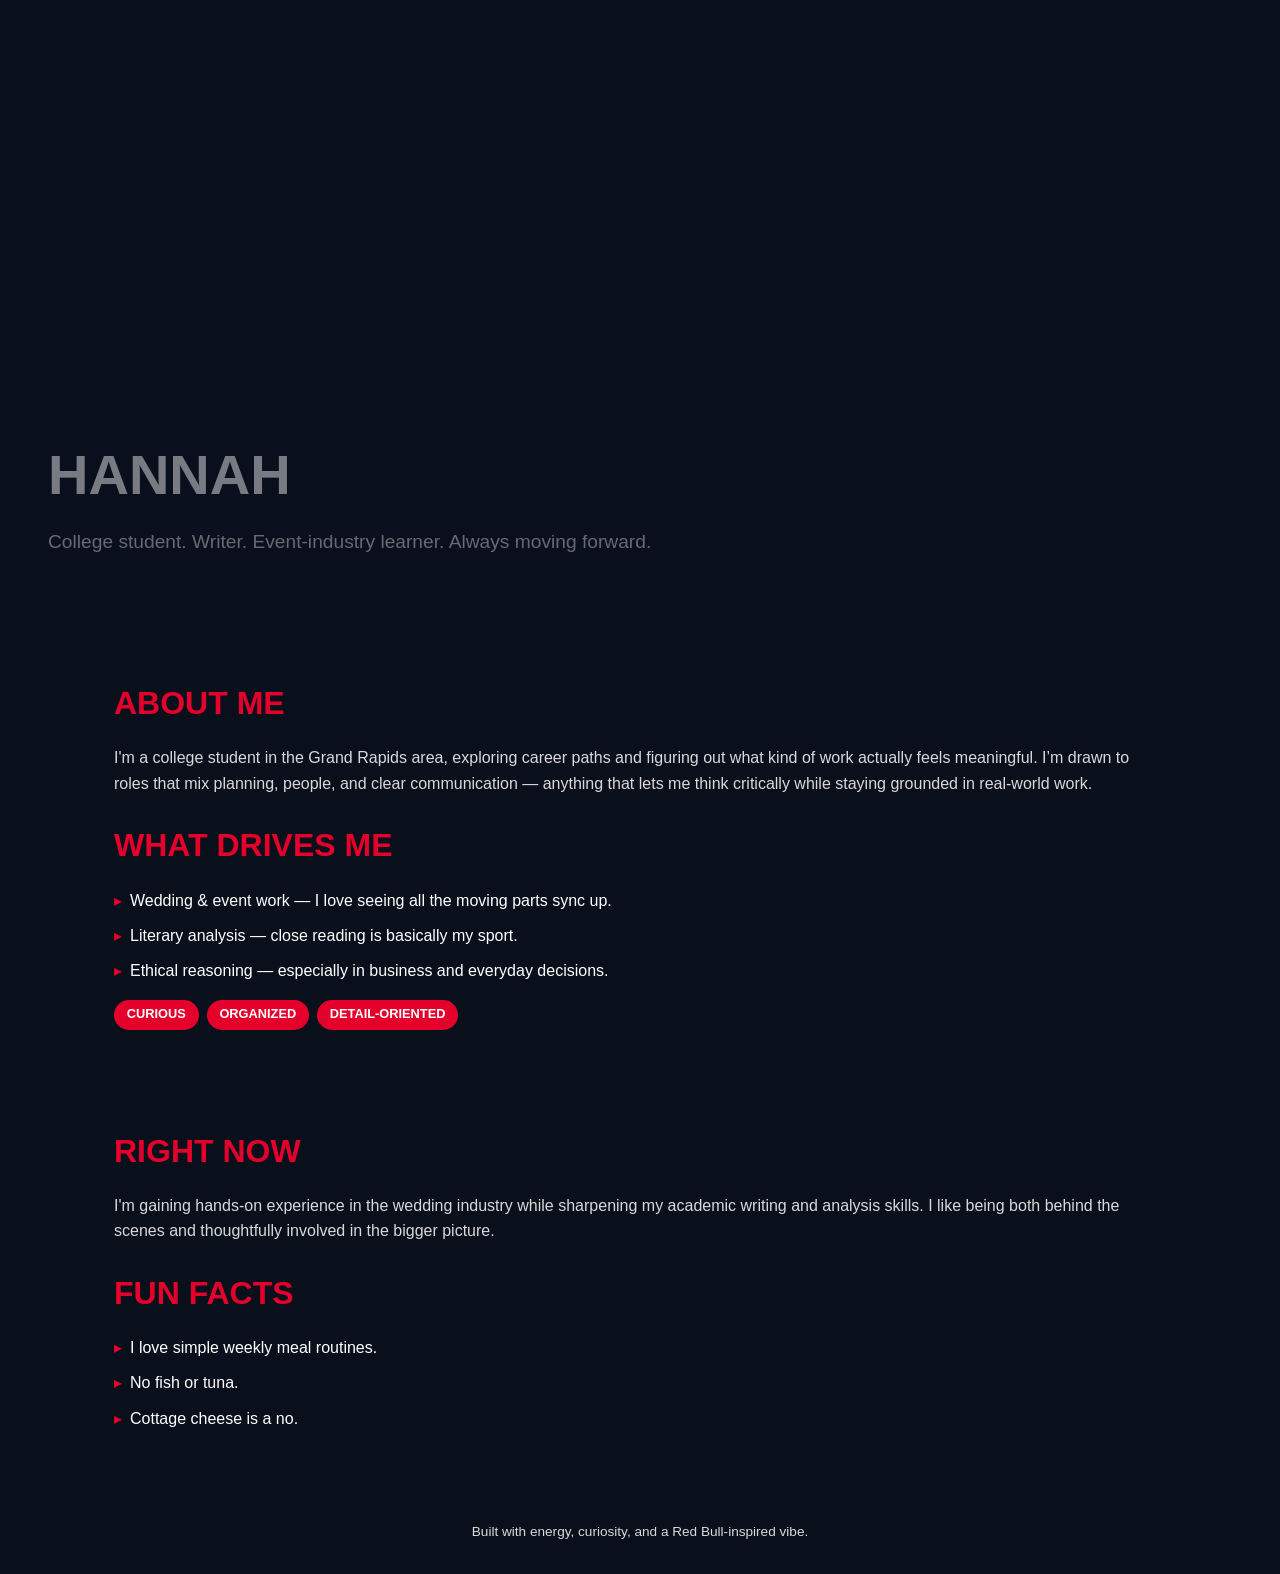
==== index.html @ 8e4f11d4 "my index.html file" ====
<!DOCTYPE html>
<html lang="en">
<head>
  <meta charset="UTF-8" />
  <title>Hannah — About Me</title>
  <meta name="viewport" content="width=device-width, initial-scale=1" />
  <style>
    :root {
      --navy: #0a0f1c;
      --red: #e4002b;
      --white: #ffffff;
      --gray: #d9d9d9;
    }

    * {
      box-sizing: border-box;
      margin: 0;
      padding: 0;
    }

    body {
      font-family: "Helvetica Neue", Arial, sans-serif;
      background: var(--navy);
      color: var(--white);
      line-height: 1.6;
    }

    /* HERO */
    .hero {
      background: url('https://images.unsplash.com/photo-1500530855697-b586d89ba3ee?auto=format&fit=crop&w=1600&q=80')
        center/cover no-repeat;
      height: 70vh;
      display: flex;
      align-items: flex-end;
      padding: 3rem;
      position: relative;
    }

    .hero::after {
      content: "";
      position: absolute;
      inset: 0;
      background: rgba(10, 15, 28, 0.55);
    }

    .hero-text {
      position: relative;
      max-width: 700px;
    }

    .hero h1 {
      font-size: 3.5rem;
      font-weight: 800;
      margin-bottom: 0.5rem;
      text-transform: uppercase;
    }

    .hero p {
      font-size: 1.2rem;
      color: var(--gray);
    }

    /* SECTION */
    section {
      padding: 3rem 1.5rem;
      max-width: 1100px;
      margin: auto;
    }

    h2 {
      font-size: 2rem;
      font-weight: 700;
      margin-bottom: 1rem;
      text-transform: uppercase;
      color: var(--red);
    }

    p {
      margin-bottom: 1.5rem;
      color: var(--gray);
    }

    ul {
      list-style: none;
      margin-top: 1rem;
    }

    li {
      margin-bottom: 0.6rem;
      padding-left: 1rem;
      position: relative;
      color: var(--white);
    }

    li::before {
      content: "▸";
      position: absolute;
      left: 0;
      color: var(--red);
    }

    /* TAGS */
    .tags {
      display: flex;
      flex-wrap: wrap;
      gap: 0.5rem;
      margin-top: 1rem;
    }

    .tag {
      background: var(--red);
      padding: 0.3rem 0.8rem;
      border-radius: 20px;
      font-size: 0.8rem;
      font-weight: 600;
      text-transform: uppercase;
    }

    /* FOOTER */
    footer {
      text-align: center;
      padding: 2rem;
      color: var(--gray);
      font-size: 0.85rem;
    }
  </style>
</head>

<body>
  <div class="hero">
    <div class="hero-text">
      <h1>Hannah</h1>
      <p>College student. Writer. Event‑industry learner. Always moving forward.</p>
    </div>
  </div>

  <section>
    <h2>About Me</h2>
    <p>
      I'm a college student in the Grand Rapids area, exploring career paths and
      figuring out what kind of work actually feels meaningful. I’m drawn to
      roles that mix planning, people, and clear communication — anything that
      lets me think critically while staying grounded in real‑world work.
    </p>

    <h2>What Drives Me</h2>
    <ul>
      <li>Wedding & event work — I love seeing all the moving parts sync up.</li>
      <li>Literary analysis — close reading is basically my sport.</li>
      <li>Ethical reasoning — especially in business and everyday decisions.</li>
    </ul>

    <div class="tags">
      <span class="tag">Curious</span>
      <span class="tag">Organized</span>
      <span class="tag">Detail‑Oriented</span>
    </div>
  </section>

  <section>
    <h2>Right Now</h2>
    <p>
      I'm gaining hands‑on experience in the wedding industry while sharpening my
      academic writing and analysis skills. I like being both behind the scenes
      and thoughtfully involved in the bigger picture.
    </p>

    <h2>Fun Facts</h2>
    <ul>
      <li>I love simple weekly meal routines.</li>
      <li>No fish or tuna.</li>
      <li>Cottage cheese is a no.</li>
    </ul>
  </section>

  <footer>
    Built with energy, curiosity, and a Red Bull‑inspired vibe.
  </footer>
</body>
</html>
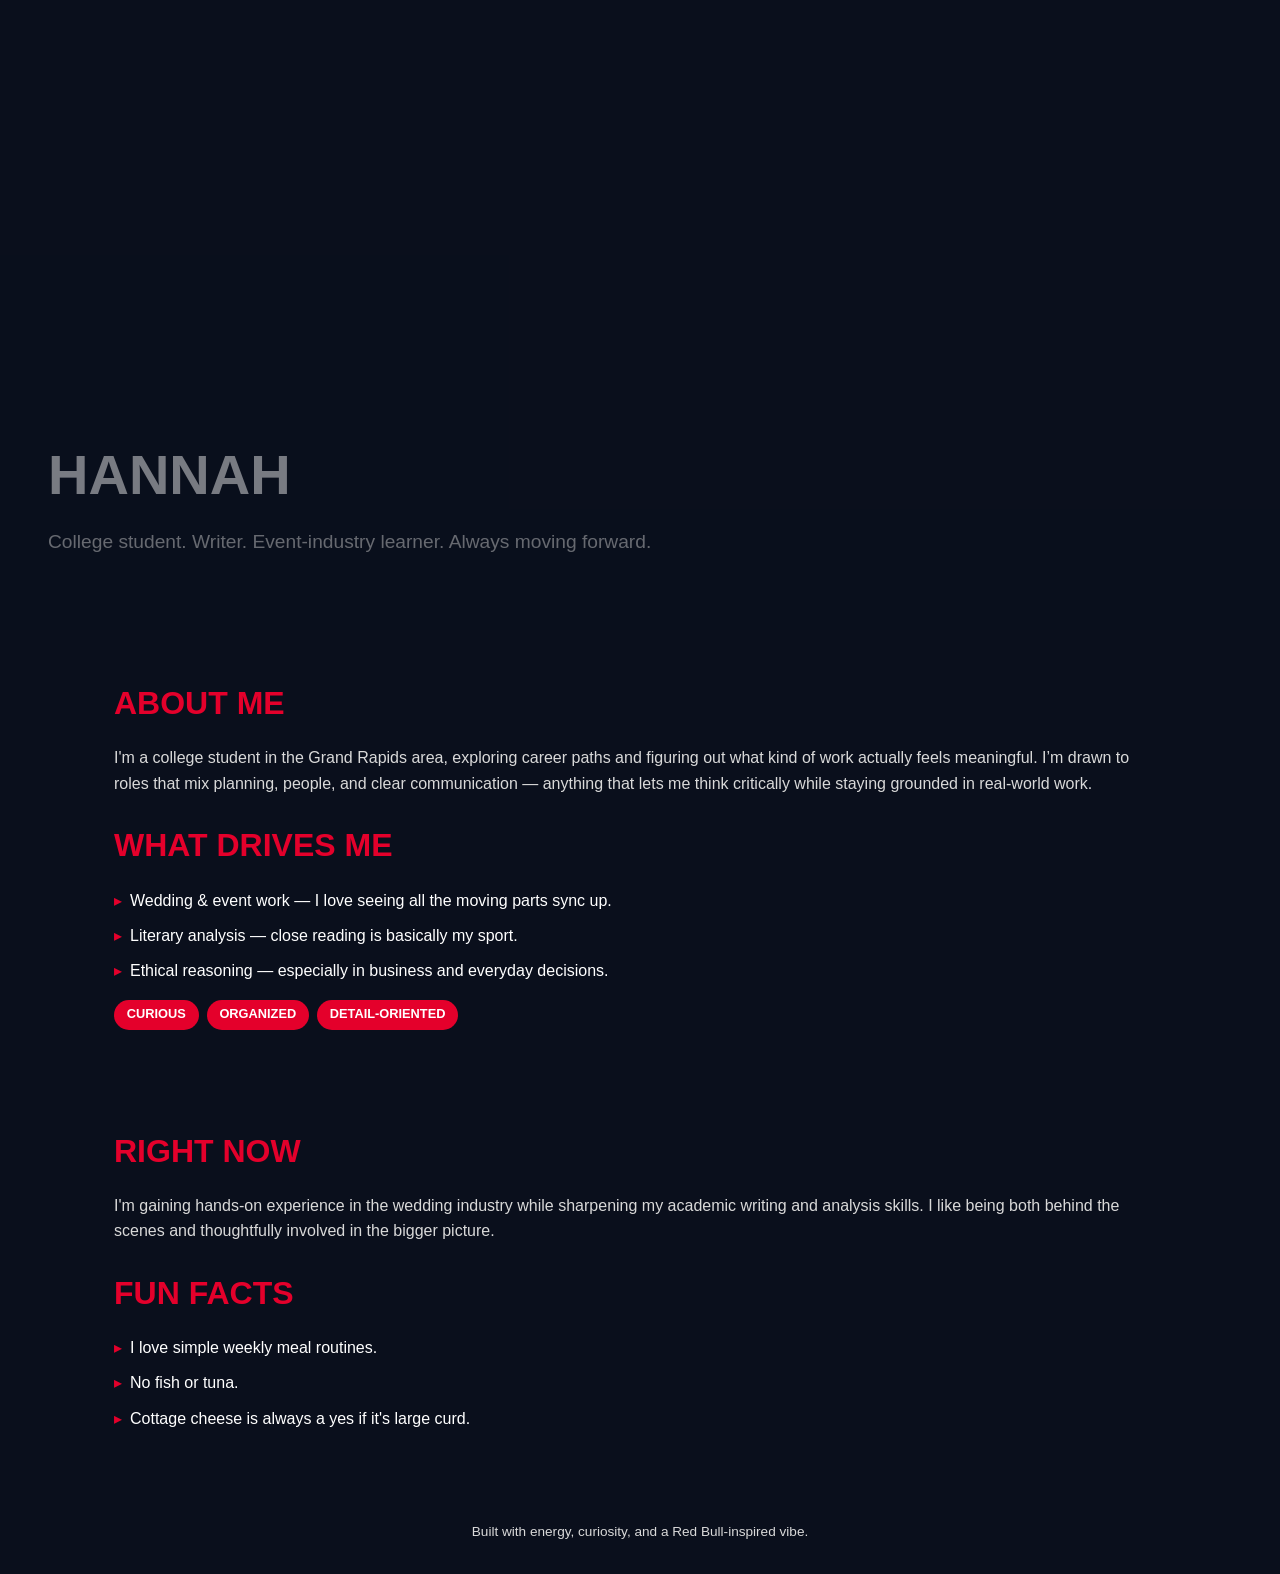
==== commit 01283424: "Update cottage cheese fact in Fun Facts section" ====
--- a/index.html
+++ b/index.html
@@ -169,7 +169,7 @@
     <ul>
       <li>I love simple weekly meal routines.</li>
       <li>No fish or tuna.</li>
-      <li>Cottage cheese is a no.</li>
+      <li>Cottage cheese is always a yes if it's large curd. </li>
     </ul>
   </section>
 
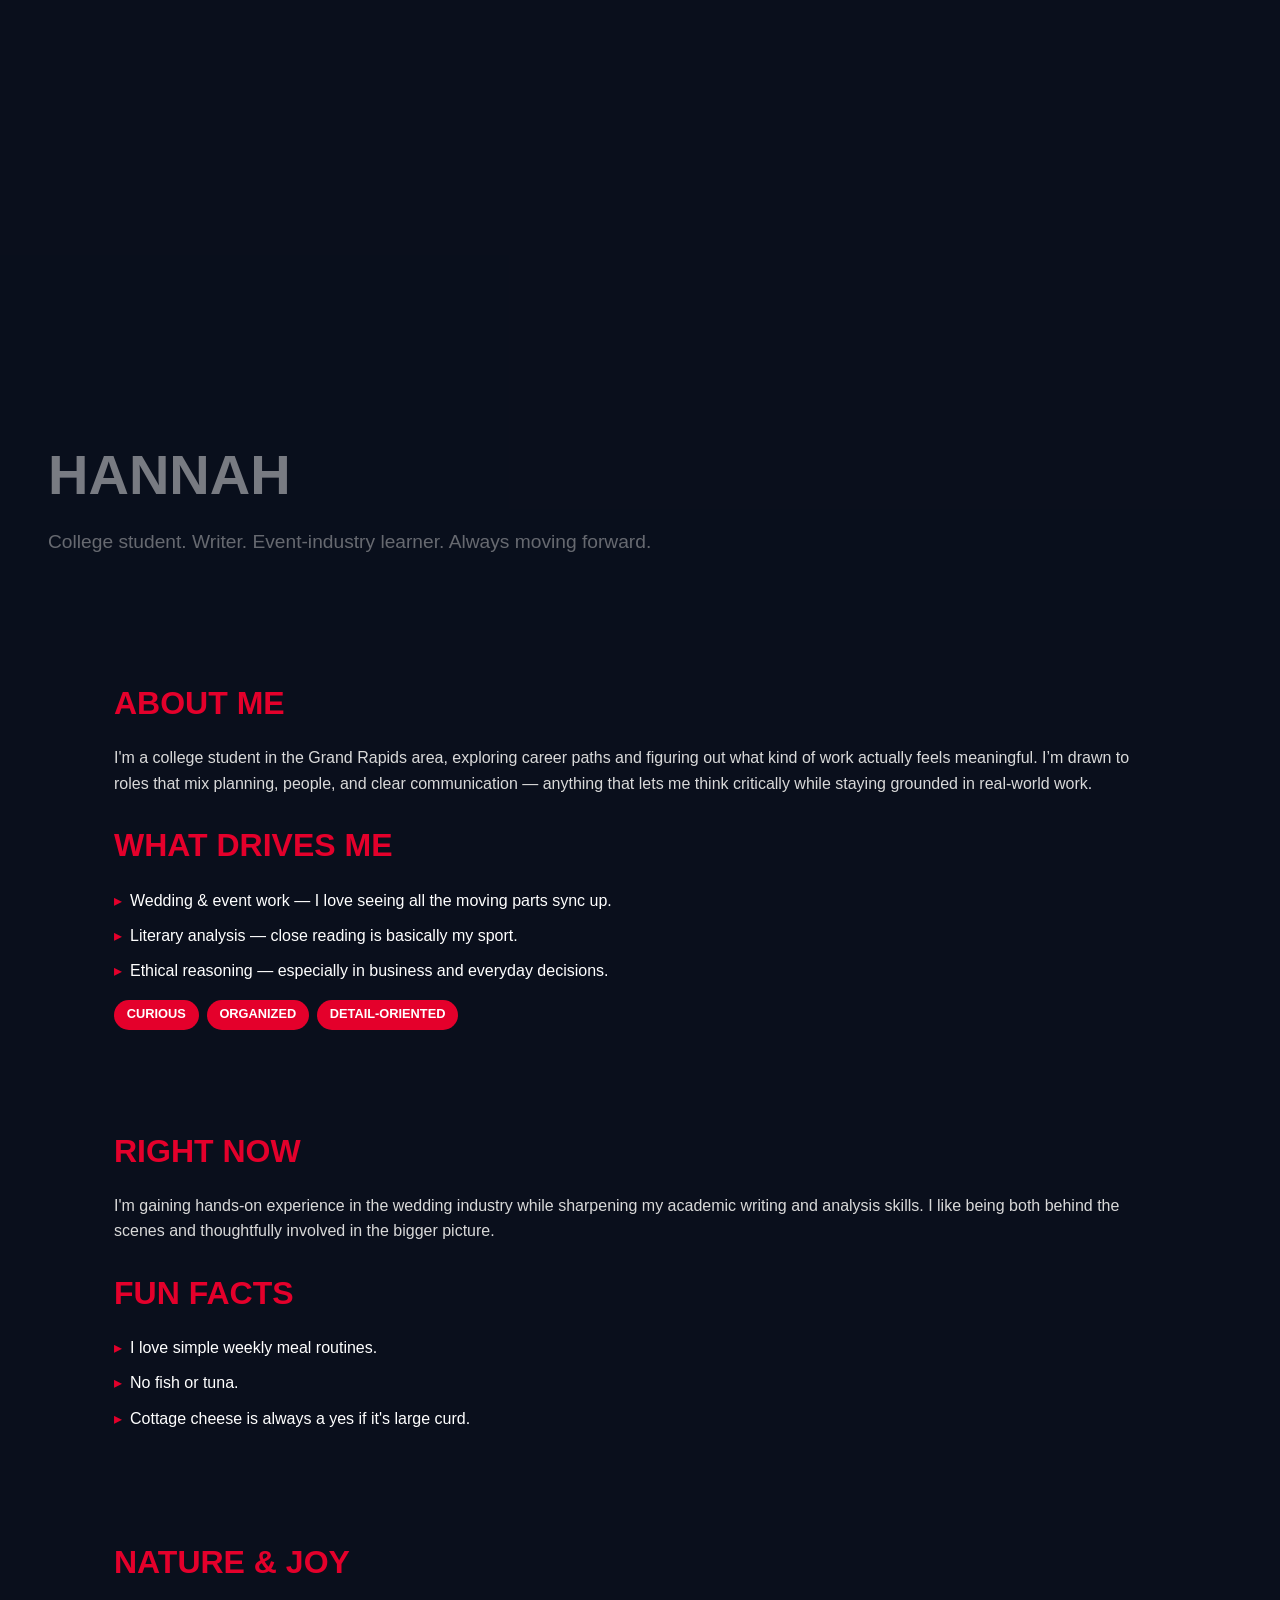
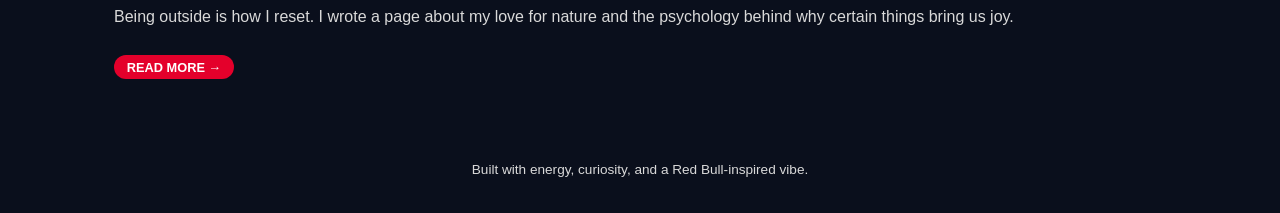
==== commit 3d7ebaf8: "Add nature and joy page Co-Authored-By: Claude Opus 5.5 (1M context) <noreply@anthropic.com>" ====
--- a/index.html
+++ b/index.html
@@ -173,6 +173,15 @@
     </ul>
   </section>
 
+  <section>
+    <h2>Nature &amp; Joy</h2>
+    <p>
+      Being outside is how I reset. I wrote a page about my love for nature
+      and the psychology behind why certain things bring us joy.
+    </p>
+    <a class="tag" href="/nature.html" style="color: var(--white); text-decoration: none;">Read more →</a>
+  </section>
+
   <footer>
     Built with energy, curiosity, and a Red Bull‑inspired vibe.
   </footer>
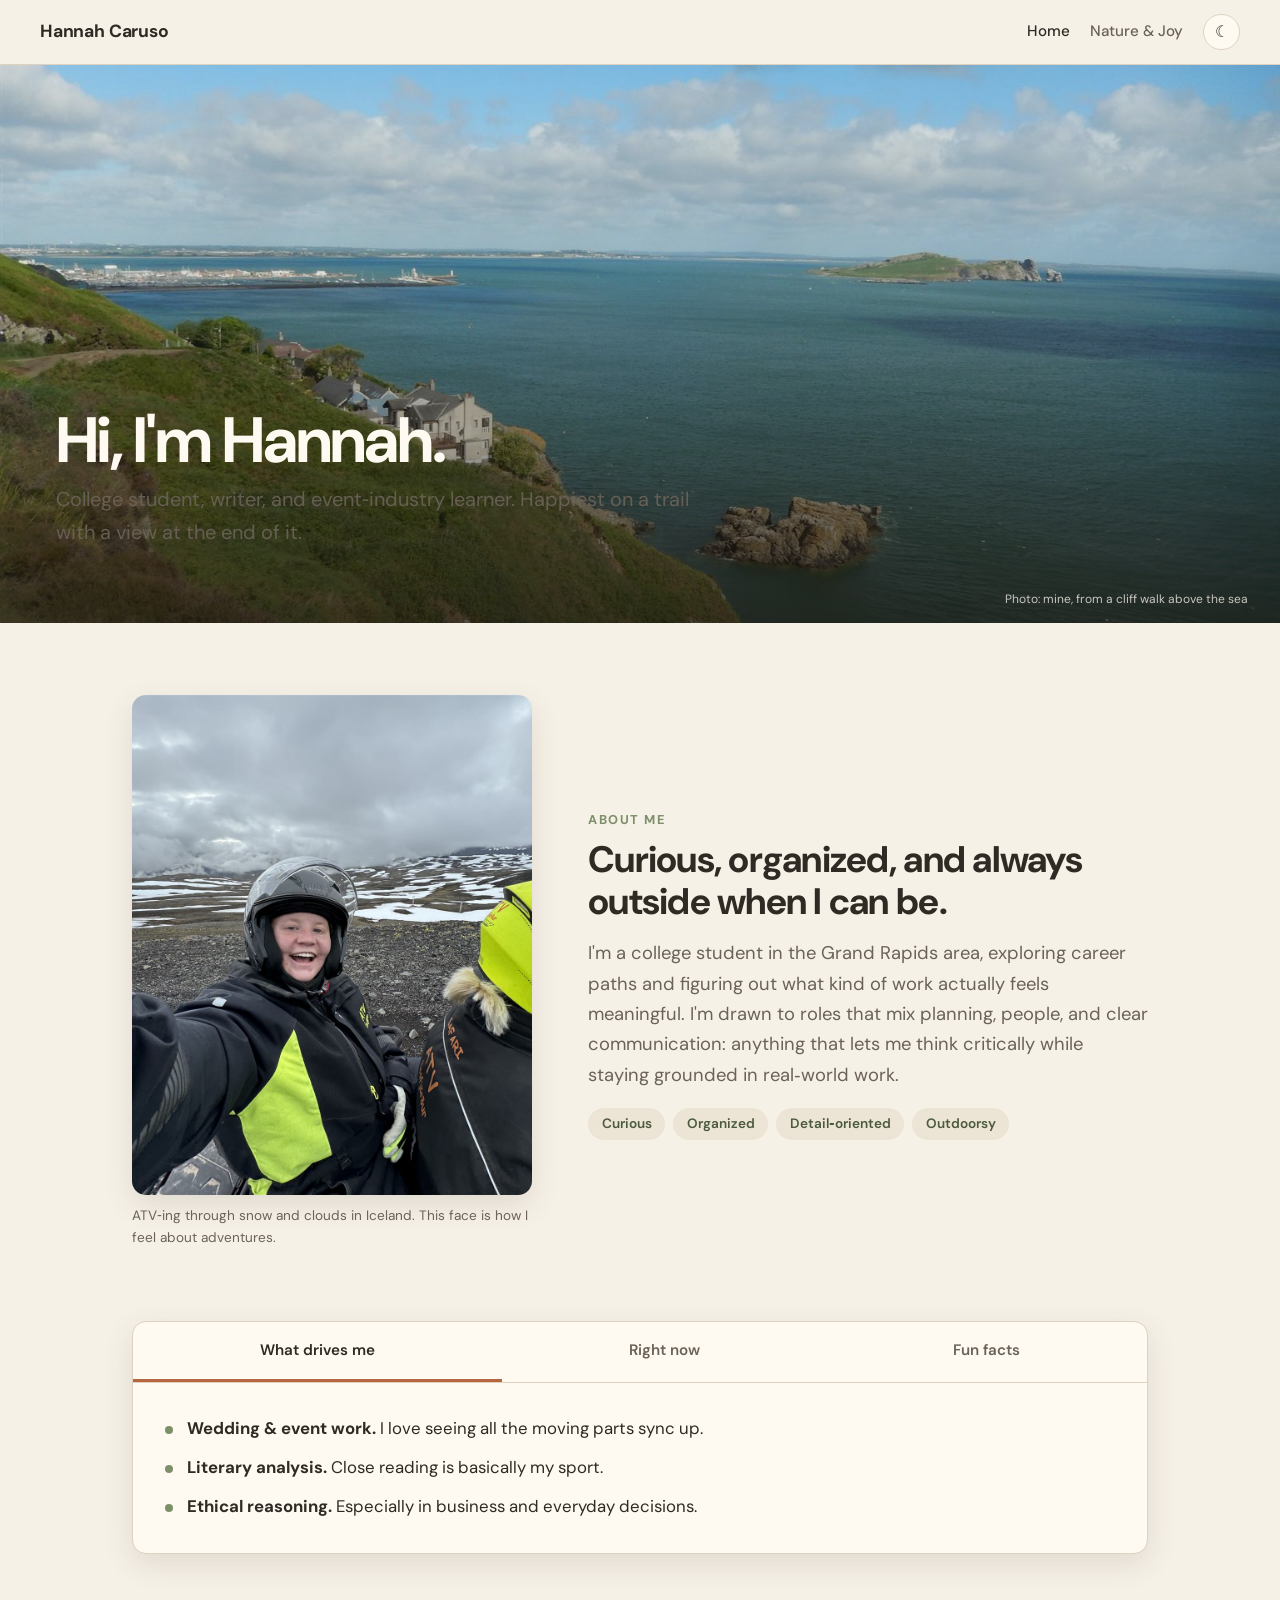
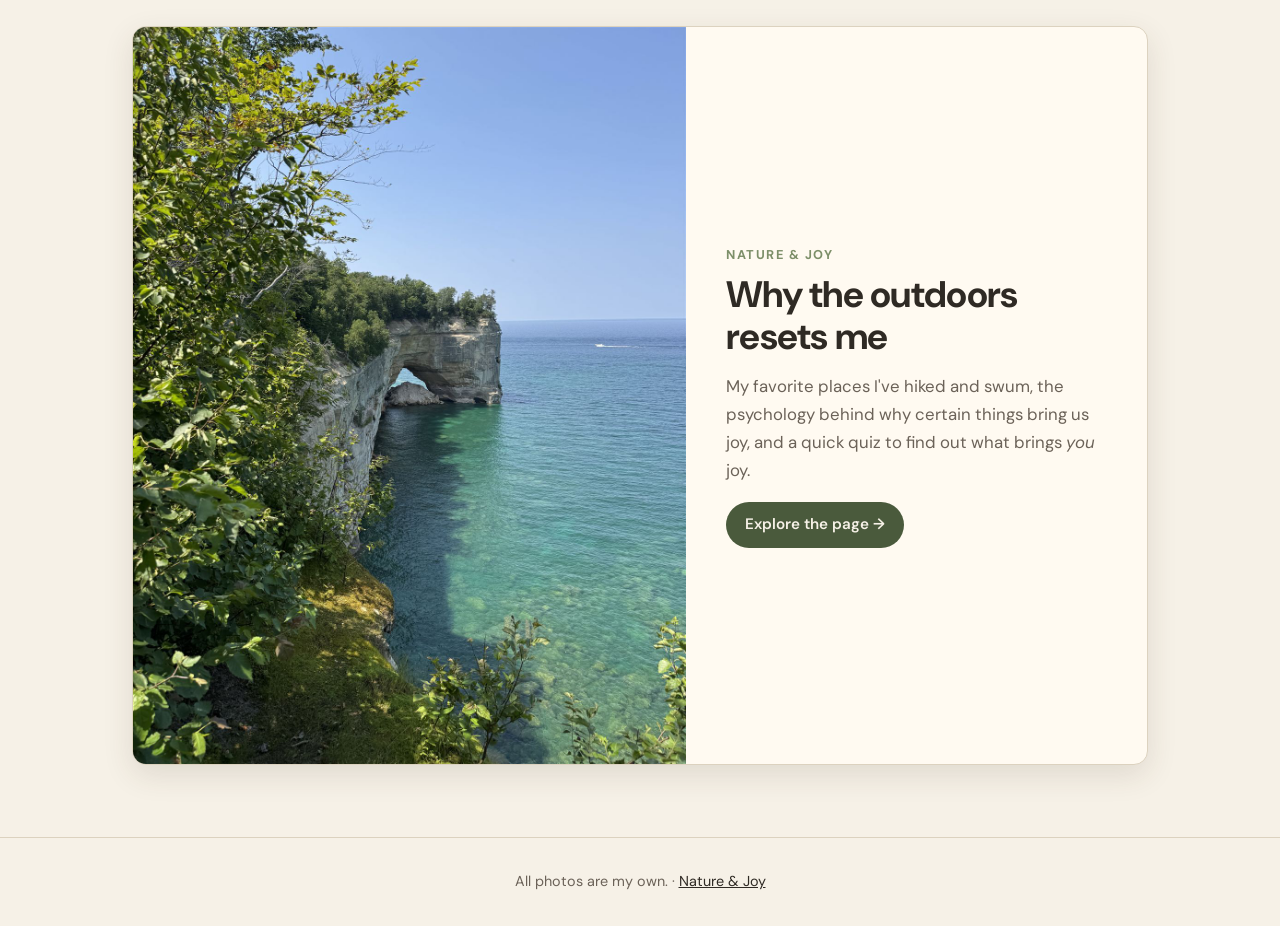
==== commit 5471eac5: "Redesign site with earthy theme, photo gallery, tabs, and joy quiz Co-Authored-By: Claude Opus 5.5 (" ====
--- a/index.html
+++ b/index.html
@@ -2,188 +2,113 @@
 <html lang="en">
 <head>
   <meta charset="UTF-8" />
-  <title>Hannah — About Me</title>
+  <title>Hannah Caruso</title>
   <meta name="viewport" content="width=device-width, initial-scale=1" />
-  <style>
-    :root {
-      --navy: #0a0f1c;
-      --red: #e4002b;
-      --white: #ffffff;
-      --gray: #d9d9d9;
-    }
-
-    * {
-      box-sizing: border-box;
-      margin: 0;
-      padding: 0;
-    }
-
-    body {
-      font-family: "Helvetica Neue", Arial, sans-serif;
-      background: var(--navy);
-      color: var(--white);
-      line-height: 1.6;
-    }
-
-    /* HERO */
-    .hero {
-      background: url('https://images.unsplash.com/photo-1500530855697-b586d89ba3ee?auto=format&fit=crop&w=1600&q=80')
-        center/cover no-repeat;
-      height: 70vh;
-      display: flex;
-      align-items: flex-end;
-      padding: 3rem;
-      position: relative;
-    }
-
-    .hero::after {
-      content: "";
-      position: absolute;
-      inset: 0;
-      background: rgba(10, 15, 28, 0.55);
-    }
-
-    .hero-text {
-      position: relative;
-      max-width: 700px;
-    }
-
-    .hero h1 {
-      font-size: 3.5rem;
-      font-weight: 800;
-      margin-bottom: 0.5rem;
-      text-transform: uppercase;
-    }
-
-    .hero p {
-      font-size: 1.2rem;
-      color: var(--gray);
-    }
-
-    /* SECTION */
-    section {
-      padding: 3rem 1.5rem;
-      max-width: 1100px;
-      margin: auto;
-    }
-
-    h2 {
-      font-size: 2rem;
-      font-weight: 700;
-      margin-bottom: 1rem;
-      text-transform: uppercase;
-      color: var(--red);
-    }
-
-    p {
-      margin-bottom: 1.5rem;
-      color: var(--gray);
-    }
-
-    ul {
-      list-style: none;
-      margin-top: 1rem;
-    }
-
-    li {
-      margin-bottom: 0.6rem;
-      padding-left: 1rem;
-      position: relative;
-      color: var(--white);
-    }
-
-    li::before {
-      content: "▸";
-      position: absolute;
-      left: 0;
-      color: var(--red);
-    }
-
-    /* TAGS */
-    .tags {
-      display: flex;
-      flex-wrap: wrap;
-      gap: 0.5rem;
-      margin-top: 1rem;
-    }
-
-    .tag {
-      background: var(--red);
-      padding: 0.3rem 0.8rem;
-      border-radius: 20px;
-      font-size: 0.8rem;
-      font-weight: 600;
-      text-transform: uppercase;
-    }
-
-    /* FOOTER */
-    footer {
-      text-align: center;
-      padding: 2rem;
-      color: var(--gray);
-      font-size: 0.85rem;
-    }
-  </style>
+  <meta name="description" content="Hannah Caruso: college student, writer, event-industry learner, and happiest outdoors." />
+  <script>try { var t = localStorage.getItem("theme"); if (t) document.documentElement.setAttribute("data-theme", t); } catch (e) {}</script>
+  <link rel="preconnect" href="https://fonts.googleapis.com" />
+  <link rel="preconnect" href="https://fonts.gstatic.com" crossorigin />
+  <link href="https://fonts.googleapis.com/css2?family=DM+Sans:opsz,wght@9..40,400;9..40,500;9..40,600;9..40,700&display=swap" rel="stylesheet" />
+  <link rel="stylesheet" href="/style.css" />
 </head>
 
 <body>
-  <div class="hero">
+  <nav class="nav">
+    <a class="nav-name" href="/">Hannah Caruso</a>
+    <div class="nav-links">
+      <a href="/" aria-current="page">Home</a>
+      <a href="/nature.html">Nature &amp; Joy</a>
+      <button class="theme-toggle" type="button" aria-label="Switch theme">☾</button>
+    </div>
+  </nav>
+
+  <header class="hero" style="background-image: url('photos/img_0415.jpg');">
     <div class="hero-text">
-      <h1>Hannah</h1>
-      <p>College student. Writer. Event‑industry learner. Always moving forward.</p>
+      <h1>Hi, I'm Hannah.</h1>
+      <p>College student, writer, and event‑industry learner. Happiest on a trail with a view at the end of it.</p>
     </div>
-  </div>
+    <span class="photo-credit">Photo: mine, from a cliff walk above the sea</span>
+  </header>
 
-  <section>
-    <h2>About Me</h2>
-    <p>
-      I'm a college student in the Grand Rapids area, exploring career paths and
-      figuring out what kind of work actually feels meaningful. I’m drawn to
-      roles that mix planning, people, and clear communication — anything that
-      lets me think critically while staying grounded in real‑world work.
-    </p>
+  <main>
+    <section class="wrap intro">
+      <figure>
+        <img src="photos/img_5174.jpg" alt="Hannah grinning in an ATV helmet on a snowy, rocky mountain plateau" />
+        <figcaption>ATV‑ing through snow and clouds in Iceland. This face is how I feel about adventures.</figcaption>
+      </figure>
+      <div>
+        <span class="eyebrow">About me</span>
+        <h2>Curious, organized, and always outside when I can be.</h2>
+        <p class="lead">
+          I'm a college student in the Grand Rapids area, exploring career paths and
+          figuring out what kind of work actually feels meaningful. I'm drawn to
+          roles that mix planning, people, and clear communication: anything that
+          lets me think critically while staying grounded in real‑world work.
+        </p>
+        <div class="tags">
+          <span class="tag">Curious</span>
+          <span class="tag">Organized</span>
+          <span class="tag">Detail‑oriented</span>
+          <span class="tag">Outdoorsy</span>
+        </div>
+      </div>
+    </section>
 
-    <h2>What Drives Me</h2>
-    <ul>
-      <li>Wedding & event work — I love seeing all the moving parts sync up.</li>
-      <li>Literary analysis — close reading is basically my sport.</li>
-      <li>Ethical reasoning — especially in business and everyday decisions.</li>
-    </ul>
+    <section class="wrap" style="padding-top: 0;">
+      <div class="tabs">
+        <div class="tab-list" role="tablist" aria-label="More about Hannah">
+          <button role="tab" id="tab-drives" aria-controls="panel-drives" aria-selected="true">What drives me</button>
+          <button role="tab" id="tab-now" aria-controls="panel-now" aria-selected="false" tabindex="-1">Right now</button>
+          <button role="tab" id="tab-facts" aria-controls="panel-facts" aria-selected="false" tabindex="-1">Fun facts</button>
+        </div>
 
-    <div class="tags">
-      <span class="tag">Curious</span>
-      <span class="tag">Organized</span>
-      <span class="tag">Detail‑Oriented</span>
-    </div>
-  </section>
+        <div class="tab-panel" id="panel-drives" role="tabpanel" aria-labelledby="tab-drives">
+          <ul class="list">
+            <li><strong>Wedding &amp; event work.</strong> I love seeing all the moving parts sync up.</li>
+            <li><strong>Literary analysis.</strong> Close reading is basically my sport.</li>
+            <li><strong>Ethical reasoning.</strong> Especially in business and everyday decisions.</li>
+          </ul>
+        </div>
 
-  <section>
-    <h2>Right Now</h2>
-    <p>
-      I'm gaining hands‑on experience in the wedding industry while sharpening my
-      academic writing and analysis skills. I like being both behind the scenes
-      and thoughtfully involved in the bigger picture.
-    </p>
+        <div class="tab-panel" id="panel-now" role="tabpanel" aria-labelledby="tab-now" hidden>
+          <p>
+            I'm gaining hands‑on experience in the wedding industry while sharpening my
+            academic writing and analysis skills. I like being both behind the scenes
+            and thoughtfully involved in the bigger picture.
+          </p>
+        </div>
 
-    <h2>Fun Facts</h2>
-    <ul>
-      <li>I love simple weekly meal routines.</li>
-      <li>No fish or tuna.</li>
-      <li>Cottage cheese is always a yes if it's large curd. </li>
-    </ul>
-  </section>
+        <div class="tab-panel" id="panel-facts" role="tabpanel" aria-labelledby="tab-facts" hidden>
+          <ul class="list">
+            <li>I love simple weekly meal routines.</li>
+            <li>No fish or tuna.</li>
+            <li>Cottage cheese is always a yes if it's large curd.</li>
+            <li>I swim for fun, never for laps.</li>
+          </ul>
+        </div>
+      </div>
+    </section>
 
-  <section>
-    <h2>Nature &amp; Joy</h2>
-    <p>
-      Being outside is how I reset. I wrote a page about my love for nature
-      and the psychology behind why certain things bring us joy.
-    </p>
-    <a class="tag" href="/nature.html" style="color: var(--white); text-decoration: none;">Read more →</a>
-  </section>
+    <section class="wrap" style="padding-top: 0;">
+      <a class="feature" href="/nature.html">
+        <img src="photos/img_3946.jpg" alt="Sandstone arch over turquoise Lake Superior water, framed by green leaves" />
+        <div class="feature-body">
+          <span class="eyebrow">Nature &amp; Joy</span>
+          <h2>Why the outdoors resets me</h2>
+          <p>
+            My favorite places I've hiked and swum, the psychology behind why certain
+            things bring us joy, and a quick quiz to find out what brings <em>you</em> joy.
+          </p>
+          <span class="button">Explore the page →</span>
+        </div>
+      </a>
+    </section>
+  </main>
 
   <footer>
-    Built with energy, curiosity, and a Red Bull‑inspired vibe.
+    All photos are my own. · <a href="/nature.html">Nature &amp; Joy</a>
   </footer>
+
+  <script src="/site.js"></script>
 </body>
 </html>
--- a/style.css
+++ b/style.css
@@ -0,0 +1,689 @@
+/* Earthy & warm: cream, sage, olive, clay. Clean modern type (DM Sans). */
+:root {
+  --bg: #f6f1e7;
+  --surface: #fffaf1;
+  --surface-2: #ece4d4;
+  --text: #2f2a24;
+  --muted: #6b6258;
+  --sage: #7d8f69;
+  --olive: #4a5a3c;
+  --clay: #b5653f;
+  --line: #dcd2bf;
+  --shadow: 0 10px 30px rgba(62, 50, 34, 0.12);
+  --radius: 14px;
+  color-scheme: light;
+}
+
+@media (prefers-color-scheme: dark) {
+  :root:not([data-theme="light"]) {
+    --bg: #1b1d18;
+    --surface: #24271f;
+    --surface-2: #2e3227;
+    --text: #efe8da;
+    --muted: #b3aa9a;
+    --sage: #a3b58c;
+    --olive: #c5d3ae;
+    --clay: #de8f68;
+    --line: #3a3e32;
+    --shadow: 0 10px 30px rgba(0, 0, 0, 0.35);
+    color-scheme: dark;
+  }
+}
+
+:root[data-theme="dark"] {
+  --bg: #1b1d18;
+  --surface: #24271f;
+  --surface-2: #2e3227;
+  --text: #efe8da;
+  --muted: #b3aa9a;
+  --sage: #a3b58c;
+  --olive: #c5d3ae;
+  --clay: #de8f68;
+  --line: #3a3e32;
+  --shadow: 0 10px 30px rgba(0, 0, 0, 0.35);
+  color-scheme: dark;
+}
+
+* {
+  box-sizing: border-box;
+  margin: 0;
+  padding: 0;
+}
+
+html {
+  scroll-behavior: smooth;
+}
+
+body {
+  font-family: "DM Sans", system-ui, -apple-system, "Segoe UI", sans-serif;
+  background: var(--bg);
+  color: var(--text);
+  line-height: 1.65;
+  font-size: 1.05rem;
+  transition: background 0.3s, color 0.3s;
+}
+
+img {
+  max-width: 100%;
+  display: block;
+}
+
+a {
+  color: var(--clay);
+}
+
+/* NAV */
+.nav {
+  position: sticky;
+  top: 0;
+  z-index: 10;
+  display: flex;
+  align-items: center;
+  justify-content: space-between;
+  gap: 1rem;
+  padding: 0.85rem clamp(1rem, 4vw, 2.5rem);
+  background: color-mix(in srgb, var(--bg) 88%, transparent);
+  backdrop-filter: blur(10px);
+  border-bottom: 1px solid var(--line);
+}
+
+.nav-name {
+  font-weight: 700;
+  font-size: 1.1rem;
+  color: var(--text);
+  text-decoration: none;
+  letter-spacing: -0.01em;
+}
+
+.nav-links {
+  display: flex;
+  align-items: center;
+  gap: 1.25rem;
+}
+
+.nav-links a {
+  color: var(--muted);
+  text-decoration: none;
+  font-size: 0.95rem;
+  font-weight: 500;
+}
+
+.nav-links a:hover,
+.nav-links a[aria-current="page"] {
+  color: var(--text);
+}
+
+.theme-toggle {
+  border: 1px solid var(--line);
+  background: var(--surface);
+  color: var(--text);
+  width: 2.3rem;
+  height: 2.3rem;
+  border-radius: 50%;
+  cursor: pointer;
+  font-size: 1rem;
+  display: grid;
+  place-items: center;
+}
+
+.theme-toggle:hover {
+  border-color: var(--sage);
+}
+
+/* HERO */
+.hero {
+  position: relative;
+  min-height: 62vh;
+  display: flex;
+  align-items: flex-end;
+  padding: clamp(1.5rem, 5vw, 3.5rem);
+  color: #fffaf1;
+  background-size: cover;
+  background-position: center;
+}
+
+.hero::after {
+  content: "";
+  position: absolute;
+  inset: 0;
+  background: linear-gradient(to top, rgba(28, 24, 18, 0.75), rgba(28, 24, 18, 0.1) 65%);
+}
+
+.hero-text {
+  position: relative;
+  z-index: 1;
+  max-width: 640px;
+}
+
+.hero h1 {
+  font-size: clamp(2.4rem, 7vw, 4rem);
+  font-weight: 700;
+  line-height: 1.05;
+  letter-spacing: -0.03em;
+  margin-bottom: 0.6rem;
+}
+
+.hero p {
+  font-size: clamp(1.05rem, 2.5vw, 1.25rem);
+  opacity: 0.92;
+}
+
+.hero .photo-credit {
+  position: absolute;
+  right: clamp(1rem, 3vw, 2rem);
+  bottom: 0.8rem;
+  z-index: 1;
+  font-size: 0.75rem;
+  opacity: 0.75;
+}
+
+/* LAYOUT */
+.wrap {
+  max-width: 1080px;
+  margin: 0 auto;
+  padding: clamp(2.5rem, 6vw, 4.5rem) clamp(1rem, 4vw, 2rem);
+}
+
+.eyebrow {
+  display: inline-block;
+  font-size: 0.8rem;
+  font-weight: 700;
+  letter-spacing: 0.12em;
+  text-transform: uppercase;
+  color: var(--sage);
+  margin-bottom: 0.5rem;
+}
+
+h2 {
+  font-size: clamp(1.7rem, 4vw, 2.3rem);
+  font-weight: 700;
+  letter-spacing: -0.02em;
+  line-height: 1.15;
+  margin-bottom: 1rem;
+}
+
+h3 {
+  font-size: 1.1rem;
+  font-weight: 700;
+  margin-bottom: 0.35rem;
+}
+
+p {
+  color: var(--muted);
+  margin-bottom: 1.1rem;
+}
+
+.lead {
+  font-size: 1.15rem;
+  max-width: 62ch;
+}
+
+/* INTRO (photo + text) */
+.intro {
+  display: grid;
+  grid-template-columns: minmax(0, 1fr) minmax(0, 1.4fr);
+  gap: clamp(1.5rem, 5vw, 3.5rem);
+  align-items: center;
+}
+
+.intro figure {
+  margin: 0;
+}
+
+.intro img {
+  width: 100%;
+  aspect-ratio: 4 / 5;
+  object-fit: cover;
+  border-radius: var(--radius);
+  box-shadow: var(--shadow);
+}
+
+figcaption {
+  font-size: 0.85rem;
+  color: var(--muted);
+  margin-top: 0.6rem;
+}
+
+/* TAGS */
+.tags {
+  display: flex;
+  flex-wrap: wrap;
+  gap: 0.5rem;
+  margin-top: 1rem;
+}
+
+.tag {
+  background: var(--surface-2);
+  color: var(--olive);
+  padding: 0.3rem 0.85rem;
+  border-radius: 999px;
+  font-size: 0.85rem;
+  font-weight: 600;
+}
+
+/* TABS */
+.tabs {
+  background: var(--surface);
+  border: 1px solid var(--line);
+  border-radius: var(--radius);
+  box-shadow: var(--shadow);
+  overflow: hidden;
+}
+
+.tab-list {
+  display: flex;
+  overflow-x: auto;
+  border-bottom: 1px solid var(--line);
+  scrollbar-width: none;
+}
+
+.tab-list button {
+  flex: 1 0 auto;
+  background: none;
+  border: none;
+  border-bottom: 3px solid transparent;
+  padding: 1rem 1.25rem;
+  font: inherit;
+  font-weight: 600;
+  font-size: 0.95rem;
+  color: var(--muted);
+  cursor: pointer;
+  white-space: nowrap;
+}
+
+.tab-list button:hover {
+  color: var(--text);
+}
+
+.tab-list button[aria-selected="true"] {
+  color: var(--text);
+  border-bottom-color: var(--clay);
+}
+
+.tab-panel {
+  padding: clamp(1.25rem, 4vw, 2rem);
+}
+
+.tab-panel[hidden] {
+  display: none;
+}
+
+.tab-panel p:last-child {
+  margin-bottom: 0;
+}
+
+/* LISTS */
+.list {
+  list-style: none;
+  display: grid;
+  gap: 0.7rem;
+}
+
+.list li {
+  position: relative;
+  padding-left: 1.4rem;
+}
+
+.list li::before {
+  content: "";
+  position: absolute;
+  left: 0;
+  top: 0.62em;
+  width: 0.5rem;
+  height: 0.5rem;
+  border-radius: 50%;
+  background: var(--sage);
+}
+
+/* FEATURE CARD (link to nature page) */
+.feature {
+  display: grid;
+  grid-template-columns: minmax(0, 1.2fr) minmax(0, 1fr);
+  background: var(--surface);
+  border: 1px solid var(--line);
+  border-radius: var(--radius);
+  overflow: hidden;
+  box-shadow: var(--shadow);
+  text-decoration: none;
+  color: inherit;
+  transition: transform 0.2s;
+}
+
+.feature:hover {
+  transform: translateY(-3px);
+}
+
+.feature img {
+  width: 100%;
+  height: 100%;
+  min-height: 260px;
+  object-fit: cover;
+}
+
+.feature-body {
+  padding: clamp(1.5rem, 4vw, 2.5rem);
+  display: flex;
+  flex-direction: column;
+  justify-content: center;
+}
+
+.button {
+  display: inline-flex;
+  align-items: center;
+  gap: 0.4rem;
+  align-self: flex-start;
+  background: var(--olive);
+  color: var(--bg);
+  padding: 0.65rem 1.2rem;
+  border-radius: 999px;
+  font-weight: 600;
+  font-size: 0.95rem;
+  text-decoration: none;
+  border: none;
+  cursor: pointer;
+  font-family: inherit;
+}
+
+.button:hover {
+  background: var(--clay);
+}
+
+/* IDEA CARDS */
+.ideas {
+  display: grid;
+  grid-template-columns: repeat(auto-fit, minmax(250px, 1fr));
+  gap: 1rem;
+}
+
+.idea {
+  background: var(--surface);
+  border: 1px solid var(--line);
+  border-radius: var(--radius);
+  padding: 1.25rem 1.35rem;
+}
+
+.idea p {
+  margin-bottom: 0;
+  font-size: 0.98rem;
+}
+
+.idea .who {
+  display: block;
+  font-size: 0.8rem;
+  font-weight: 600;
+  color: var(--sage);
+  margin-bottom: 0.4rem;
+}
+
+/* GALLERY */
+.filters {
+  display: flex;
+  flex-wrap: wrap;
+  gap: 0.5rem;
+  margin: 1.25rem 0 1.5rem;
+}
+
+.filters button {
+  font: inherit;
+  font-size: 0.9rem;
+  font-weight: 600;
+  padding: 0.45rem 1rem;
+  border-radius: 999px;
+  border: 1px solid var(--line);
+  background: var(--surface);
+  color: var(--muted);
+  cursor: pointer;
+}
+
+.filters button:hover {
+  color: var(--text);
+  border-color: var(--sage);
+}
+
+.filters button[aria-pressed="true"] {
+  background: var(--olive);
+  border-color: var(--olive);
+  color: var(--bg);
+}
+
+.gallery {
+  display: grid;
+  grid-template-columns: repeat(auto-fill, minmax(220px, 1fr));
+  gap: 0.9rem;
+}
+
+.gallery button {
+  position: relative;
+  border: none;
+  padding: 0;
+  background: var(--surface-2);
+  border-radius: var(--radius);
+  overflow: hidden;
+  cursor: zoom-in;
+  aspect-ratio: 4 / 5;
+}
+
+.gallery button[hidden] {
+  display: none;
+}
+
+.gallery img {
+  width: 100%;
+  height: 100%;
+  object-fit: cover;
+  transition: transform 0.4s;
+}
+
+.gallery button:hover img,
+.gallery button:focus-visible img {
+  transform: scale(1.04);
+}
+
+.gallery .cap {
+  position: absolute;
+  left: 0;
+  right: 0;
+  bottom: 0;
+  padding: 2rem 0.9rem 0.75rem;
+  background: linear-gradient(to top, rgba(28, 24, 18, 0.8), transparent);
+  color: #fffaf1;
+  font-size: 0.88rem;
+  font-weight: 600;
+  text-align: left;
+}
+
+.gallery-count {
+  font-size: 0.9rem;
+  color: var(--muted);
+  margin-top: 1rem;
+}
+
+/* LIGHTBOX */
+.lightbox {
+  border: none;
+  padding: 0;
+  background: transparent;
+  max-width: min(94vw, 1100px);
+  max-height: 94vh;
+  margin: auto;
+}
+
+.lightbox::backdrop {
+  background: rgba(20, 17, 12, 0.88);
+}
+
+.lightbox figure {
+  margin: 0;
+  display: flex;
+  flex-direction: column;
+  align-items: center;
+}
+
+.lightbox img {
+  max-width: 100%;
+  max-height: 80vh;
+  border-radius: 10px;
+  object-fit: contain;
+}
+
+.lightbox figcaption {
+  color: #efe8da;
+  text-align: center;
+  font-size: 1rem;
+  margin-top: 0.8rem;
+  max-width: 60ch;
+}
+
+.lightbox-controls {
+  display: flex;
+  justify-content: center;
+  gap: 0.6rem;
+  margin-top: 0.8rem;
+}
+
+.lightbox-controls button {
+  font: inherit;
+  font-weight: 600;
+  background: rgba(255, 250, 241, 0.12);
+  color: #fffaf1;
+  border: 1px solid rgba(255, 250, 241, 0.3);
+  border-radius: 999px;
+  padding: 0.45rem 1rem;
+  cursor: pointer;
+}
+
+.lightbox-controls button:hover {
+  background: rgba(255, 250, 241, 0.25);
+}
+
+/* QUIZ */
+.quiz {
+  background: var(--surface);
+  border: 1px solid var(--line);
+  border-radius: var(--radius);
+  padding: clamp(1.25rem, 4vw, 2.25rem);
+  box-shadow: var(--shadow);
+}
+
+.choices {
+  display: grid;
+  grid-template-columns: repeat(auto-fit, minmax(220px, 1fr));
+  gap: 0.6rem;
+  margin: 1.25rem 0;
+}
+
+.choice {
+  display: flex;
+  align-items: center;
+  gap: 0.7rem;
+  padding: 0.8rem 1rem;
+  border: 1px solid var(--line);
+  border-radius: 12px;
+  cursor: pointer;
+  background: var(--bg);
+  font-weight: 500;
+}
+
+.choice:hover {
+  border-color: var(--sage);
+}
+
+.choice input {
+  accent-color: var(--olive);
+  width: 1.1rem;
+  height: 1.1rem;
+}
+
+.choice:has(input:checked) {
+  border-color: var(--olive);
+  background: var(--surface-2);
+}
+
+.quiz-hint {
+  font-size: 0.9rem;
+  margin: 0.75rem 0 0;
+}
+
+.result {
+  display: grid;
+  grid-template-columns: 180px minmax(0, 1fr);
+  gap: 1.25rem;
+  align-items: center;
+  margin-top: 1.5rem;
+  padding-top: 1.5rem;
+  border-top: 1px solid var(--line);
+}
+
+.result[hidden] {
+  display: none;
+}
+
+.result img {
+  width: 100%;
+  aspect-ratio: 1;
+  object-fit: cover;
+  border-radius: 12px;
+}
+
+.result p {
+  margin-bottom: 0.5rem;
+}
+
+/* FOOTER */
+footer {
+  border-top: 1px solid var(--line);
+  text-align: center;
+  padding: 2rem 1rem;
+  color: var(--muted);
+  font-size: 0.9rem;
+}
+
+footer a {
+  color: var(--text);
+}
+
+/* PHONE */
+@media (max-width: 720px) {
+  .intro,
+  .feature {
+    grid-template-columns: 1fr;
+  }
+
+  .intro img {
+    aspect-ratio: 4 / 3;
+  }
+
+  .feature img {
+    min-height: 200px;
+    max-height: 240px;
+  }
+
+  .result {
+    grid-template-columns: 1fr;
+  }
+
+  .result img {
+    aspect-ratio: 16 / 9;
+  }
+
+  .nav-links {
+    gap: 0.9rem;
+  }
+
+  .gallery {
+    grid-template-columns: repeat(2, 1fr);
+    gap: 0.6rem;
+  }
+
+  .gallery .cap {
+    font-size: 0.78rem;
+    padding: 1.5rem 0.6rem 0.5rem;
+  }
+}
+
+@media (prefers-reduced-motion: reduce) {
+  * {
+    transition: none !important;
+    scroll-behavior: auto !important;
+  }
+}
